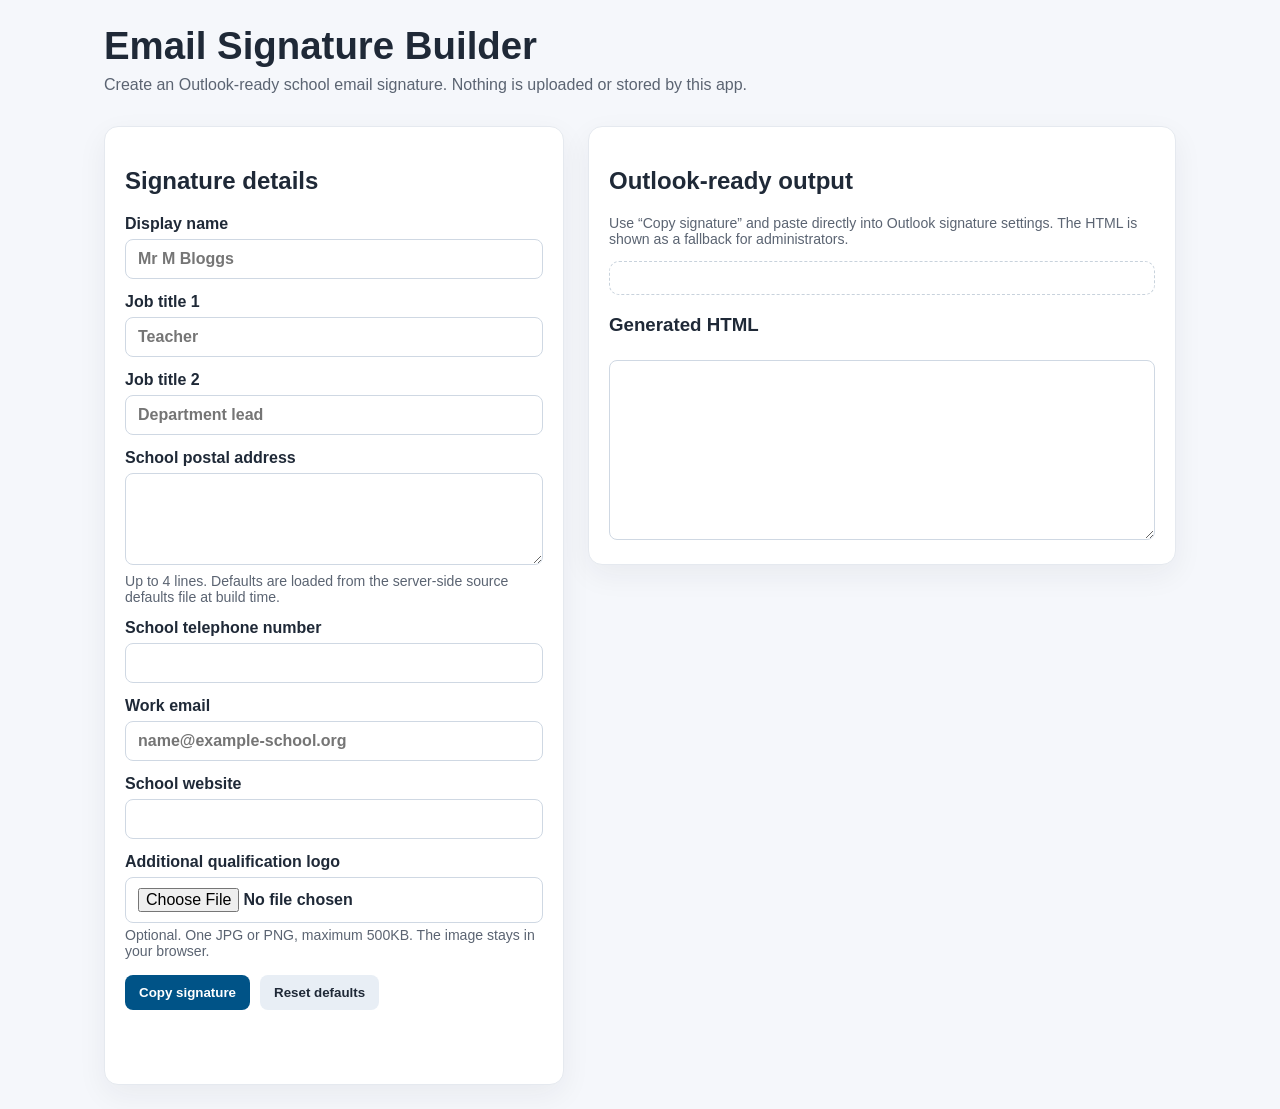
==== src/index.html @ 9340a6f5 "Build static email signature generator" ====
<!doctype html>
<html lang="en">
<head>
  <meta charset="utf-8">
  <meta name="viewport" content="width=device-width, initial-scale=1">
  <title>Email Signature Builder</title>
  <link rel="stylesheet" href="styles.css">
</head>
<body>
  <header>
    <h1>Email Signature Builder</h1>
    <p class="lede">Create an Outlook-ready school email signature. Nothing is uploaded or stored by this app.</p>
  </header>
  <main class="grid">
    <section class="panel" aria-labelledby="details-heading">
      <h2 id="details-heading">Signature details</h2>
      <form id="signatureForm">
        <label>Display name <input name="displayName" autocomplete="name" placeholder="Mr M Bloggs" required></label>
        <label>Job title 1 <input name="jobTitle1" placeholder="Teacher" required></label>
        <label>Job title 2 <input name="jobTitle2" placeholder="Department lead"></label>
        <label>School postal address <textarea name="schoolAddress" maxlength="240" aria-describedby="addressHint"></textarea><span id="addressHint" class="hint">Up to 4 lines. Defaults are loaded from the server-side source defaults file at build time.</span></label>
        <label>School telephone number <input name="schoolTelephone" type="tel"></label>
        <label>Work email <input name="workEmail" type="email" placeholder="name@example-school.org" required></label>
        <label>School website <input name="schoolWebsite" type="url"></label>
        <label>Additional qualification logo <input id="qualificationLogo" type="file" accept="image/png,image/jpeg"><span class="hint">Optional. One JPG or PNG, maximum 500KB. The image stays in your browser.</span></label>
      </form>
      <div class="actions">
        <button id="copySignature" type="button">Copy signature</button>
        <button id="resetDefaults" class="secondary" type="button">Reset defaults</button>
      </div>
      <p id="status" class="status" role="status" aria-live="polite"></p>
    </section>
    <section class="panel" aria-labelledby="output-heading">
      <h2 id="output-heading">Outlook-ready output</h2>
      <p class="hint">Use “Copy signature” and paste directly into Outlook signature settings. The HTML is shown as a fallback for administrators.</p>
      <div id="preview" class="preview-wrap" aria-label="Signature preview"></div>
      <h3>Generated HTML</h3>
      <textarea id="htmlOutput" readonly></textarea>
    </section>
  </main>
  <script src="app.js"></script>
</body>
</html>
---- src/styles.css ----
:root { color-scheme: light; --ink:#1f2937; --muted:#5b6472; --brand:#005387; --line:#c8d2dc; --bg:#f5f7fb; --panel:#ffffff; }
* { box-sizing: border-box; }
body { margin:0; font-family: Arial, Helvetica, sans-serif; color:var(--ink); background:var(--bg); }
header, main { max-width: 1120px; margin: 0 auto; padding: 24px; }
header { padding-bottom: 8px; }
h1 { margin: 0 0 8px; font-size: clamp(1.8rem, 3vw, 2.6rem); }
.lede { margin:0; color:var(--muted); }
.grid { display:grid; grid-template-columns: minmax(300px, 460px) 1fr; gap:24px; align-items:start; }
.panel { background:var(--panel); border:1px solid #e5e9ef; border-radius:14px; padding:20px; box-shadow:0 10px 30px rgba(31,41,55,.06); }
label { display:block; margin: 0 0 14px; font-weight:700; }
input, textarea { width:100%; margin-top:6px; border:1px solid #cfd8e3; border-radius:8px; padding:10px 12px; font:inherit; color:var(--ink); background:#fff; }
textarea { resize: vertical; min-height: 92px; }
.hint { display:block; margin-top:4px; color:var(--muted); font-size:.88rem; font-weight:400; }
.actions { display:flex; flex-wrap:wrap; gap:10px; margin-top:16px; }
button { border:0; border-radius:8px; padding:10px 14px; font-weight:700; cursor:pointer; background:var(--brand); color:white; }
button.secondary { background:#e8eef5; color:var(--ink); }
.status { min-height:1.4em; color:var(--brand); font-weight:700; }
.preview-wrap { overflow:auto; padding:16px; border:1px dashed var(--line); border-radius:10px; background:#fff; }
#htmlOutput { width:100%; min-height:180px; font-family: ui-monospace, SFMono-Regular, Menlo, Consolas, monospace; font-size:.85rem; }
.error { color:#a02525; font-weight:700; }
@media (max-width: 860px) { .grid { grid-template-columns: 1fr; } }
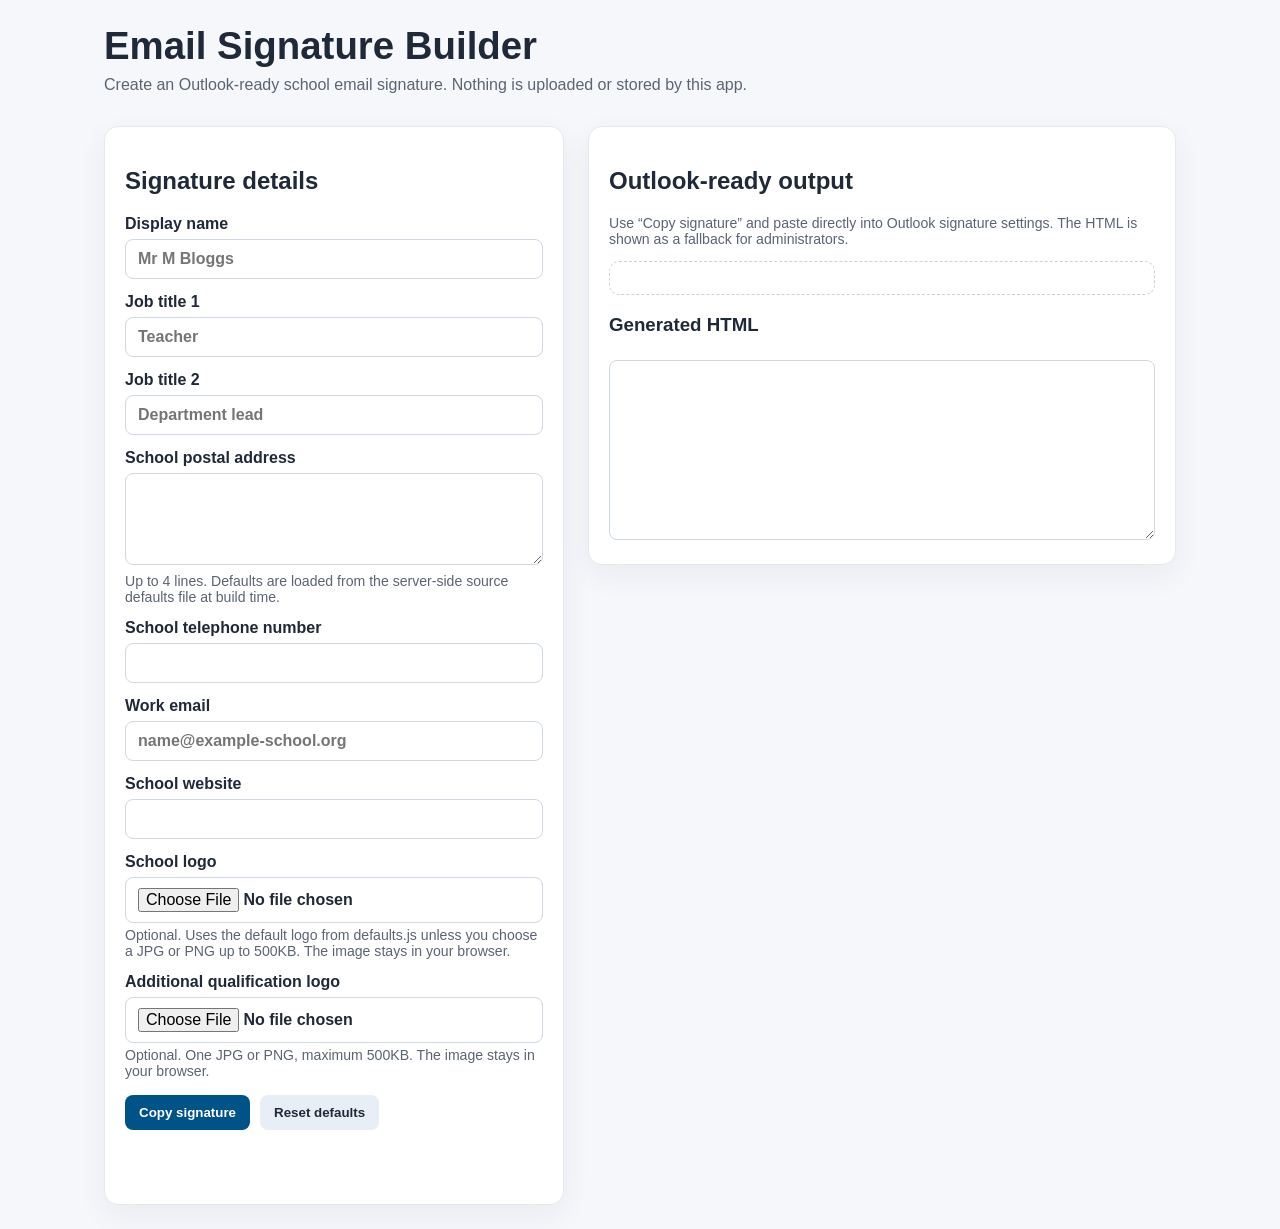
==== commit db8fd0d2: "Fix default school logo handling" ====
--- a/src/index.html
+++ b/src/index.html
@@ -22,6 +22,7 @@
         <label>School telephone number <input name="schoolTelephone" type="tel"></label>
         <label>Work email <input name="workEmail" type="email" placeholder="name@example-school.org" required></label>
         <label>School website <input name="schoolWebsite" type="url"></label>
+        <label>School logo <input id="schoolLogo" type="file" accept="image/png,image/jpeg"><span class="hint">Optional. Uses the default logo from defaults.js unless you choose a JPG or PNG up to 500KB. The image stays in your browser.</span></label>
         <label>Additional qualification logo <input id="qualificationLogo" type="file" accept="image/png,image/jpeg"><span class="hint">Optional. One JPG or PNG, maximum 500KB. The image stays in your browser.</span></label>
       </form>
       <div class="actions">
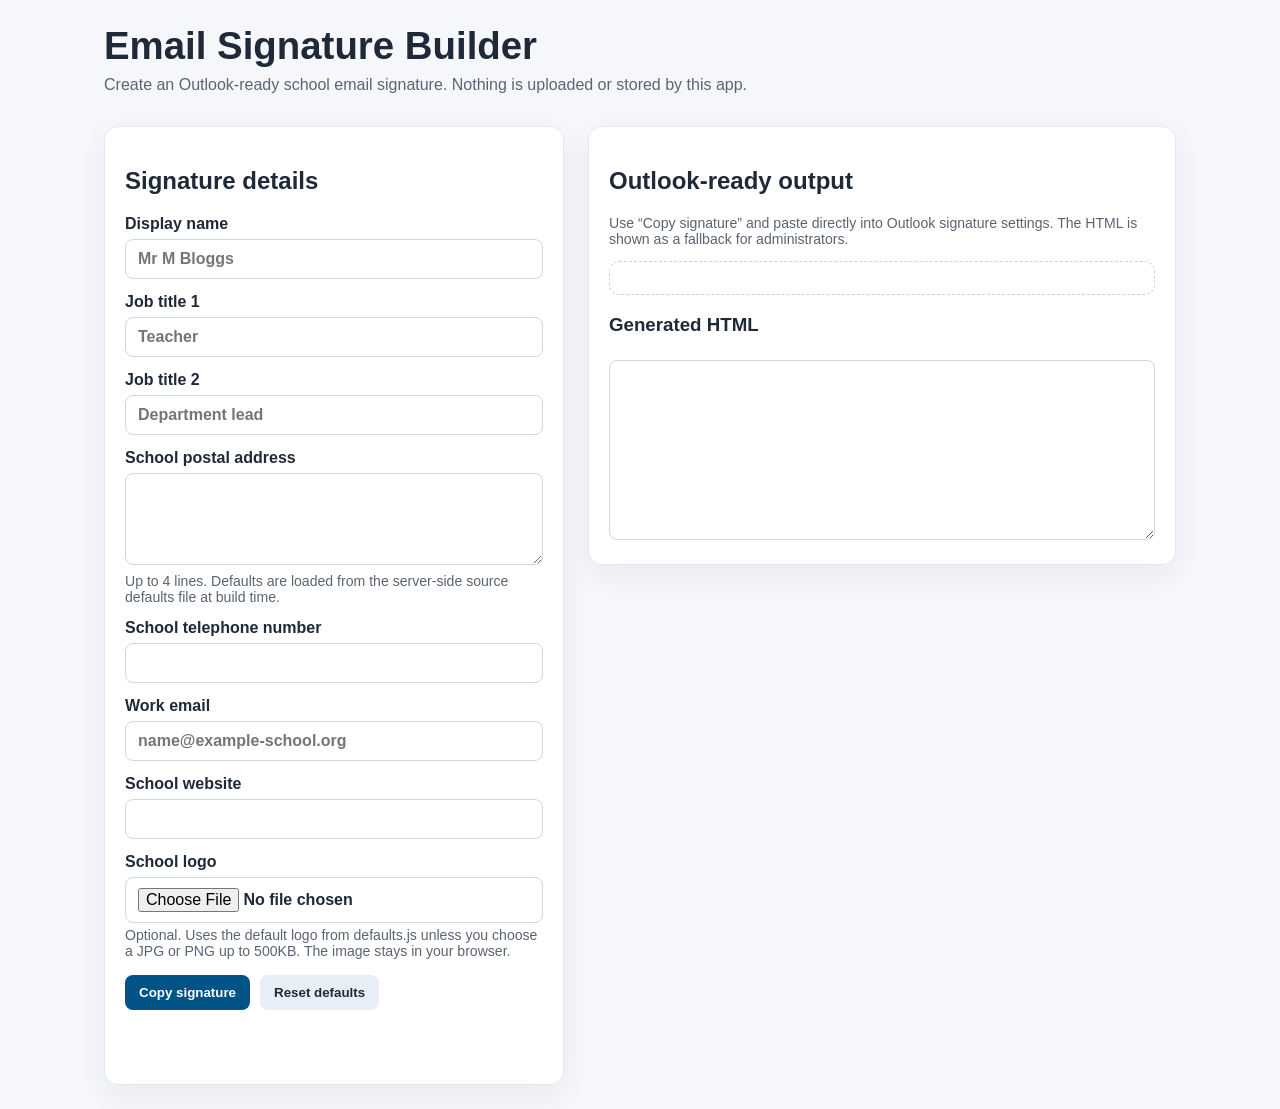
==== commit 2414bb4a: "Remove qualification logo upload" ====
--- a/src/index.html
+++ b/src/index.html
@@ -23,7 +23,6 @@
         <label>Work email <input name="workEmail" type="email" placeholder="name@example-school.org" required></label>
         <label>School website <input name="schoolWebsite" type="url"></label>
         <label>School logo <input id="schoolLogo" type="file" accept="image/png,image/jpeg"><span class="hint">Optional. Uses the default logo from defaults.js unless you choose a JPG or PNG up to 500KB. The image stays in your browser.</span></label>
-        <label>Additional qualification logo <input id="qualificationLogo" type="file" accept="image/png,image/jpeg"><span class="hint">Optional. One JPG or PNG, maximum 500KB. The image stays in your browser.</span></label>
       </form>
       <div class="actions">
         <button id="copySignature" type="button">Copy signature</button>
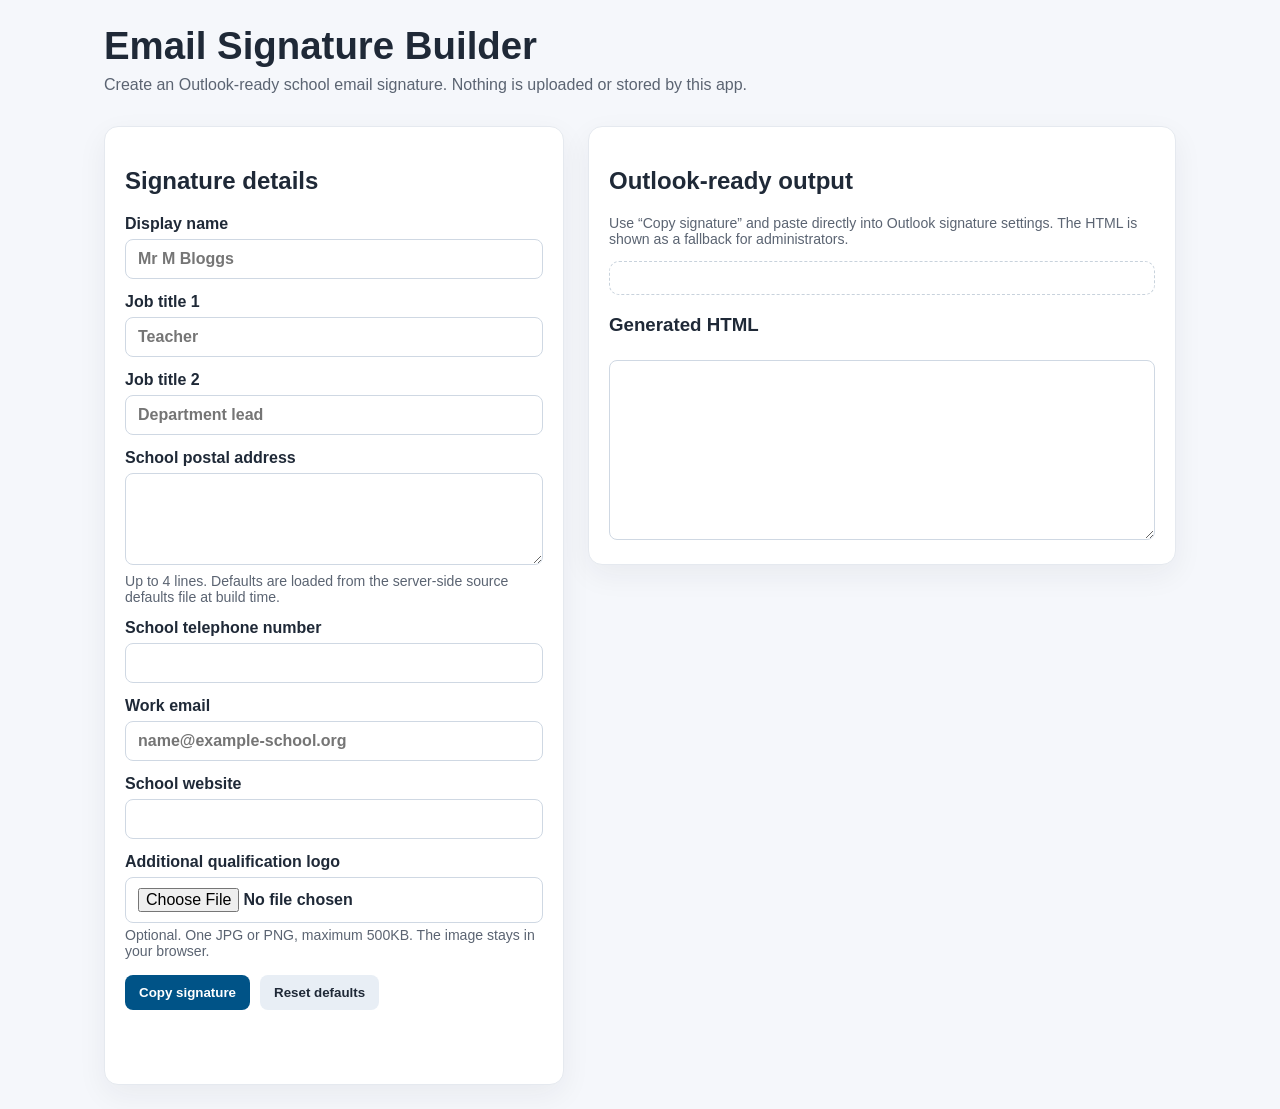
==== commit f4a84475: "Restore codebase to PR 9 state" ====
--- a/src/index.html
+++ b/src/index.html
@@ -22,7 +22,7 @@
         <label>School telephone number <input name="schoolTelephone" type="tel"></label>
         <label>Work email <input name="workEmail" type="email" placeholder="name@example-school.org" required></label>
         <label>School website <input name="schoolWebsite" type="url"></label>
-        <label>School logo <input id="schoolLogo" type="file" accept="image/png,image/jpeg"><span class="hint">Optional. Uses the default logo from defaults.js unless you choose a JPG or PNG up to 500KB. The image stays in your browser.</span></label>
+        <label>Additional qualification logo <input id="qualificationLogo" type="file" accept="image/png,image/jpeg"><span class="hint">Optional. One JPG or PNG, maximum 500KB. The image stays in your browser.</span></label>
       </form>
       <div class="actions">
         <button id="copySignature" type="button">Copy signature</button>
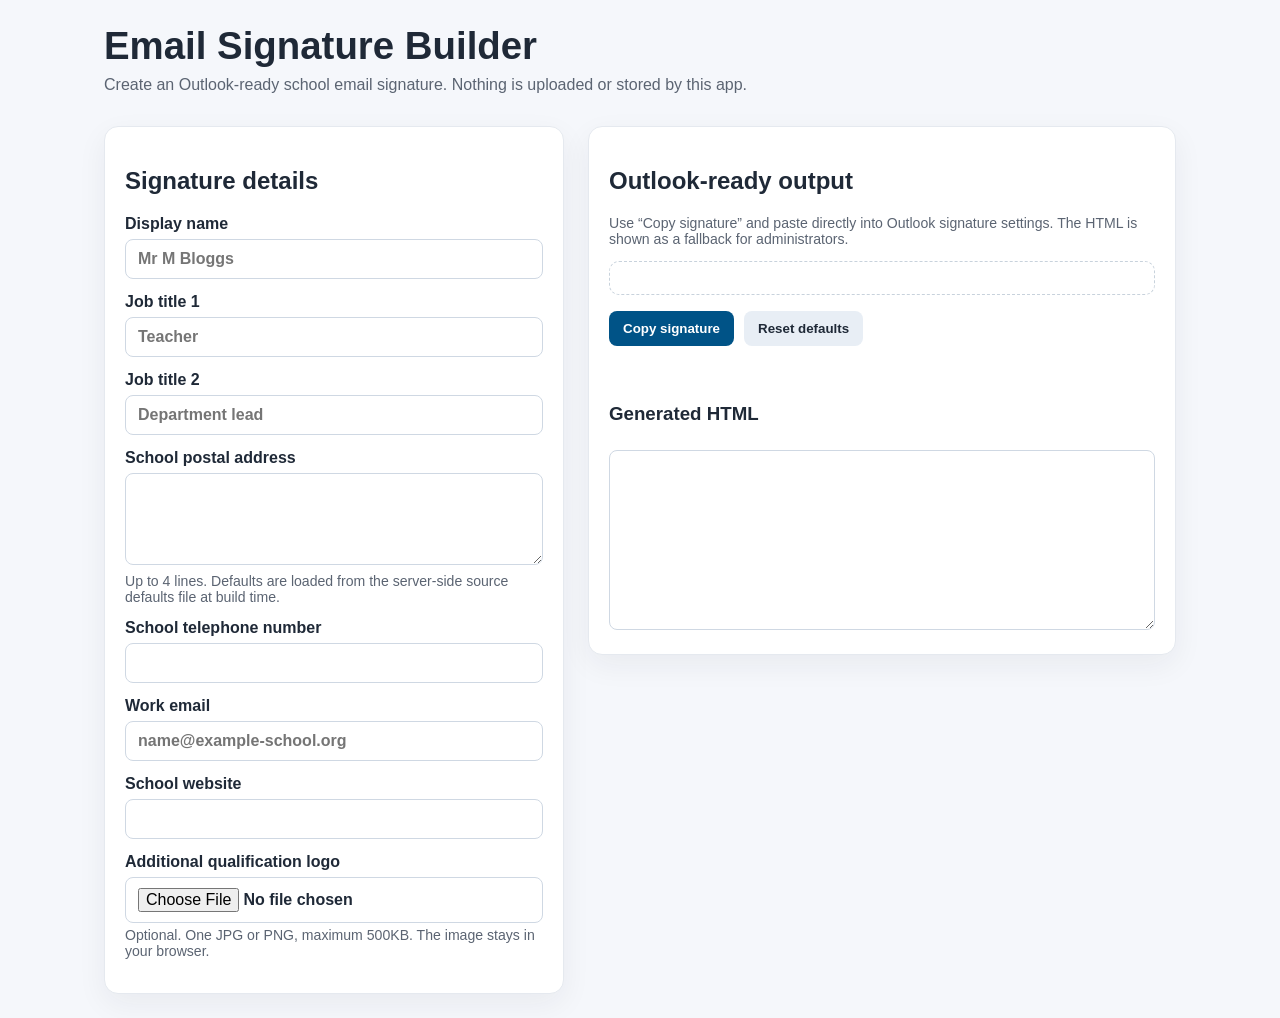
==== commit b346d8fa: "Fix reset defaults and move signature actions" ====
--- a/src/index.html
+++ b/src/index.html
@@ -24,16 +24,16 @@
         <label>School website <input name="schoolWebsite" type="url"></label>
         <label>Additional qualification logo <input id="qualificationLogo" type="file" accept="image/png,image/jpeg"><span class="hint">Optional. One JPG or PNG, maximum 500KB. The image stays in your browser.</span></label>
       </form>
+    </section>
+    <section class="panel" aria-labelledby="output-heading">
+      <h2 id="output-heading">Outlook-ready output</h2>
+      <p class="hint">Use “Copy signature” and paste directly into Outlook signature settings. The HTML is shown as a fallback for administrators.</p>
+      <div id="preview" class="preview-wrap" aria-label="Signature preview"></div>
       <div class="actions">
         <button id="copySignature" type="button">Copy signature</button>
         <button id="resetDefaults" class="secondary" type="button">Reset defaults</button>
       </div>
       <p id="status" class="status" role="status" aria-live="polite"></p>
-    </section>
-    <section class="panel" aria-labelledby="output-heading">
-      <h2 id="output-heading">Outlook-ready output</h2>
-      <p class="hint">Use “Copy signature” and paste directly into Outlook signature settings. The HTML is shown as a fallback for administrators.</p>
-      <div id="preview" class="preview-wrap" aria-label="Signature preview"></div>
       <h3>Generated HTML</h3>
       <textarea id="htmlOutput" readonly></textarea>
     </section>
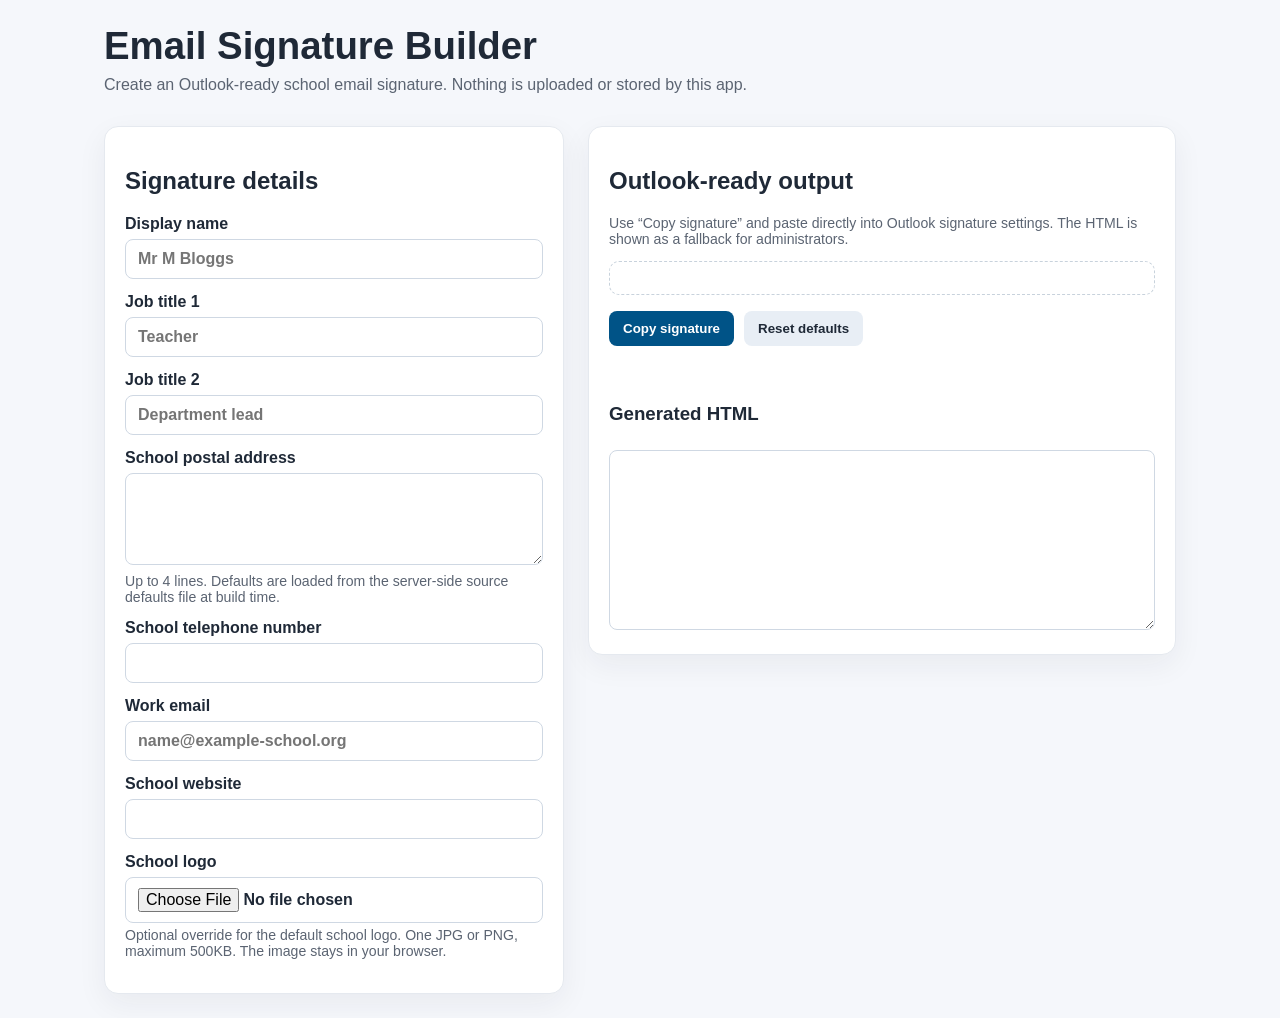
==== commit 06b9560e: "Replace qualification logo with school logo override" ====
--- a/src/index.html
+++ b/src/index.html
@@ -22,7 +22,7 @@
         <label>School telephone number <input name="schoolTelephone" type="tel"></label>
         <label>Work email <input name="workEmail" type="email" placeholder="name@example-school.org" required></label>
         <label>School website <input name="schoolWebsite" type="url"></label>
-        <label>Additional qualification logo <input id="qualificationLogo" type="file" accept="image/png,image/jpeg"><span class="hint">Optional. One JPG or PNG, maximum 500KB. The image stays in your browser.</span></label>
+        <label>School logo <input id="schoolLogo" type="file" accept="image/png,image/jpeg"><span class="hint">Optional override for the default school logo. One JPG or PNG, maximum 500KB. The image stays in your browser.</span></label>
       </form>
     </section>
     <section class="panel" aria-labelledby="output-heading">
